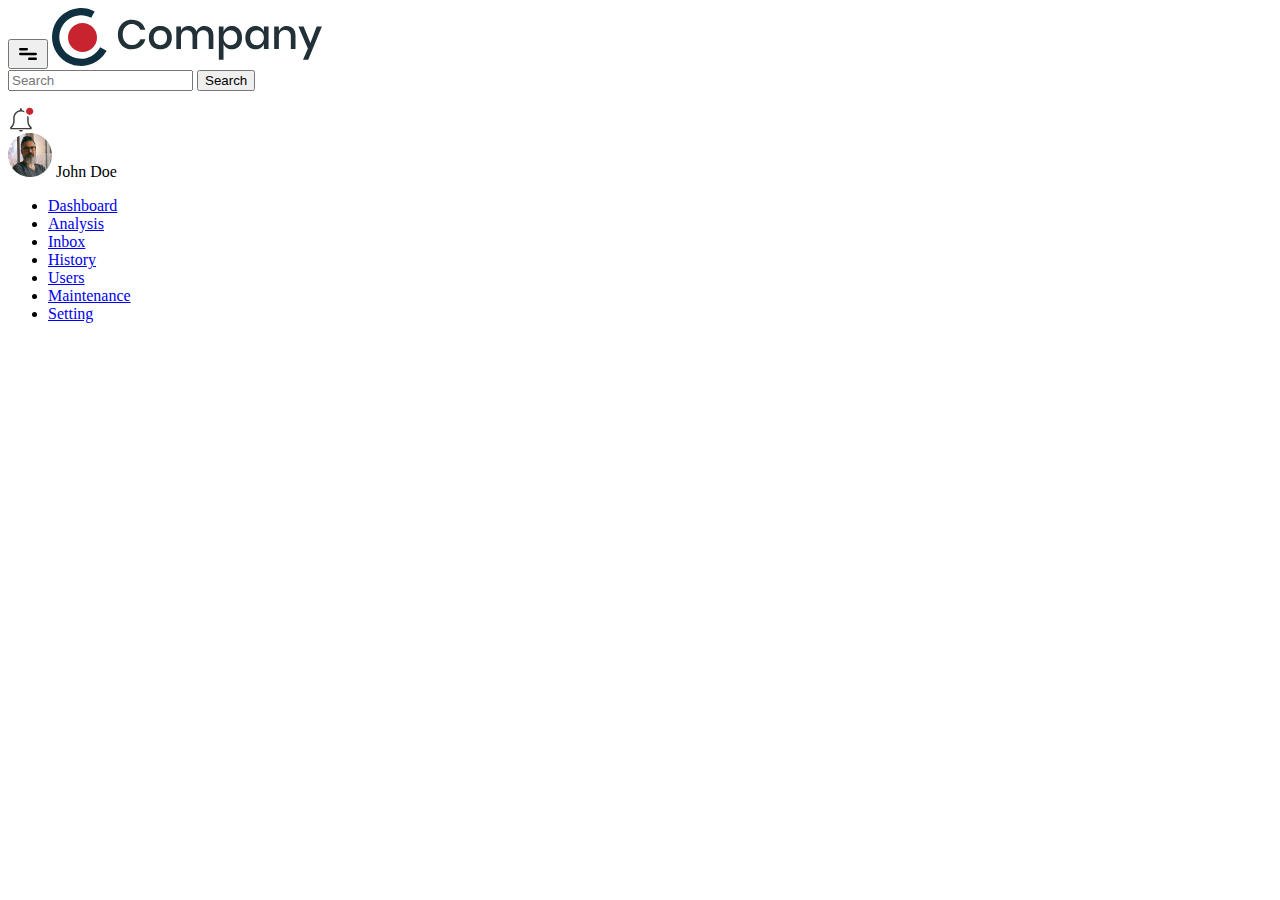
==== dashboard.html @ 7ac0c3e5 "Assignment 1- Day 1" ====
<html>
<head>
    <link href="https://cdn.jsdelivr.net/npm/bootstrap@5.3.2/dist/css/bootstrap.min.css" rel="stylesheet" integrity="sha384-T3c6CoIi6uLrA9TneNEoa7RxnatzjcDSCmG1MXxSR1GAsXEV/Dwwykc2MPK8M2HN" crossorigin="anonymous">
    <script src="https://cdn.jsdelivr.net/npm/bootstrap@5.3.2/dist/js/bootstrap.bundle.min.js" integrity="sha384-C6RzsynM9kWDrMNeT87bh95OGNyZPhcTNXj1NW7RuBCsyN/o0jlpcV8Qyq46cDfL" crossorigin="anonymous"></script>
</head>
<body>
    <nav class="navbar bg-body-tertiary">
        <div class="container-fluid">
            <button class="navbar-toggler" type="button" data-bs-toggle="collapse" data-bs-target="#navbarSupportedContent" aria-controls="navbarSupportedContent" aria-expanded="false" aria-label="Toggle navigation">
                <span><img src="/images/menu-bar.svg" /></span>
            </button>
            <a class="navbar-brand" href="#"><img src="/images/logo.svg" /></a>
            <form class="d-flex" role="search" width="200px">
                <input class="form-control me-2" type="search" placeholder="Search" aria-label="Search" width="100%">
                <button class="btn btn-outline-success" type="submit">Search</button>
            </form>
            <img src="/images/notification-icon.svg" />
            <div >
                <img src="/images/profile.png" />
                <p style="display:inline">John Doe</p>
            </div>

            <div class="collapse navbar-collapse" id="navbarSupportedContent">
                <ul class="navbar-nav me-auto mb-2 mb-lg-0">
                    <li class="nav-item">
                        <a class="nav-link active" aria-current="page" href="#">Dashboard</a>
                    </li>
                    <li class="nav-item">
                        <a class="nav-link" href="#">Analysis</a>
                    </li>
                    <li class="nav-item">
                        <a class="nav-link" href="#">Inbox</a>
                    </li>
                    <li class="nav-item">
                        <a class="nav-link" href="#">History</a>
                    </li>
                    <li class="nav-item">
                        <a class="nav-link" href="#">Users</a>
                    </li>
                    <li class="nav-item">
                        <a class="nav-link" href="#">Maintenance</a>
                    </li>
                    <li class="nav-item">
                        <a class="nav-link" href="#">Setting</a>
                    </li>
                </ul>
            </div>
        </div>
    </nav>
</body>
</html>
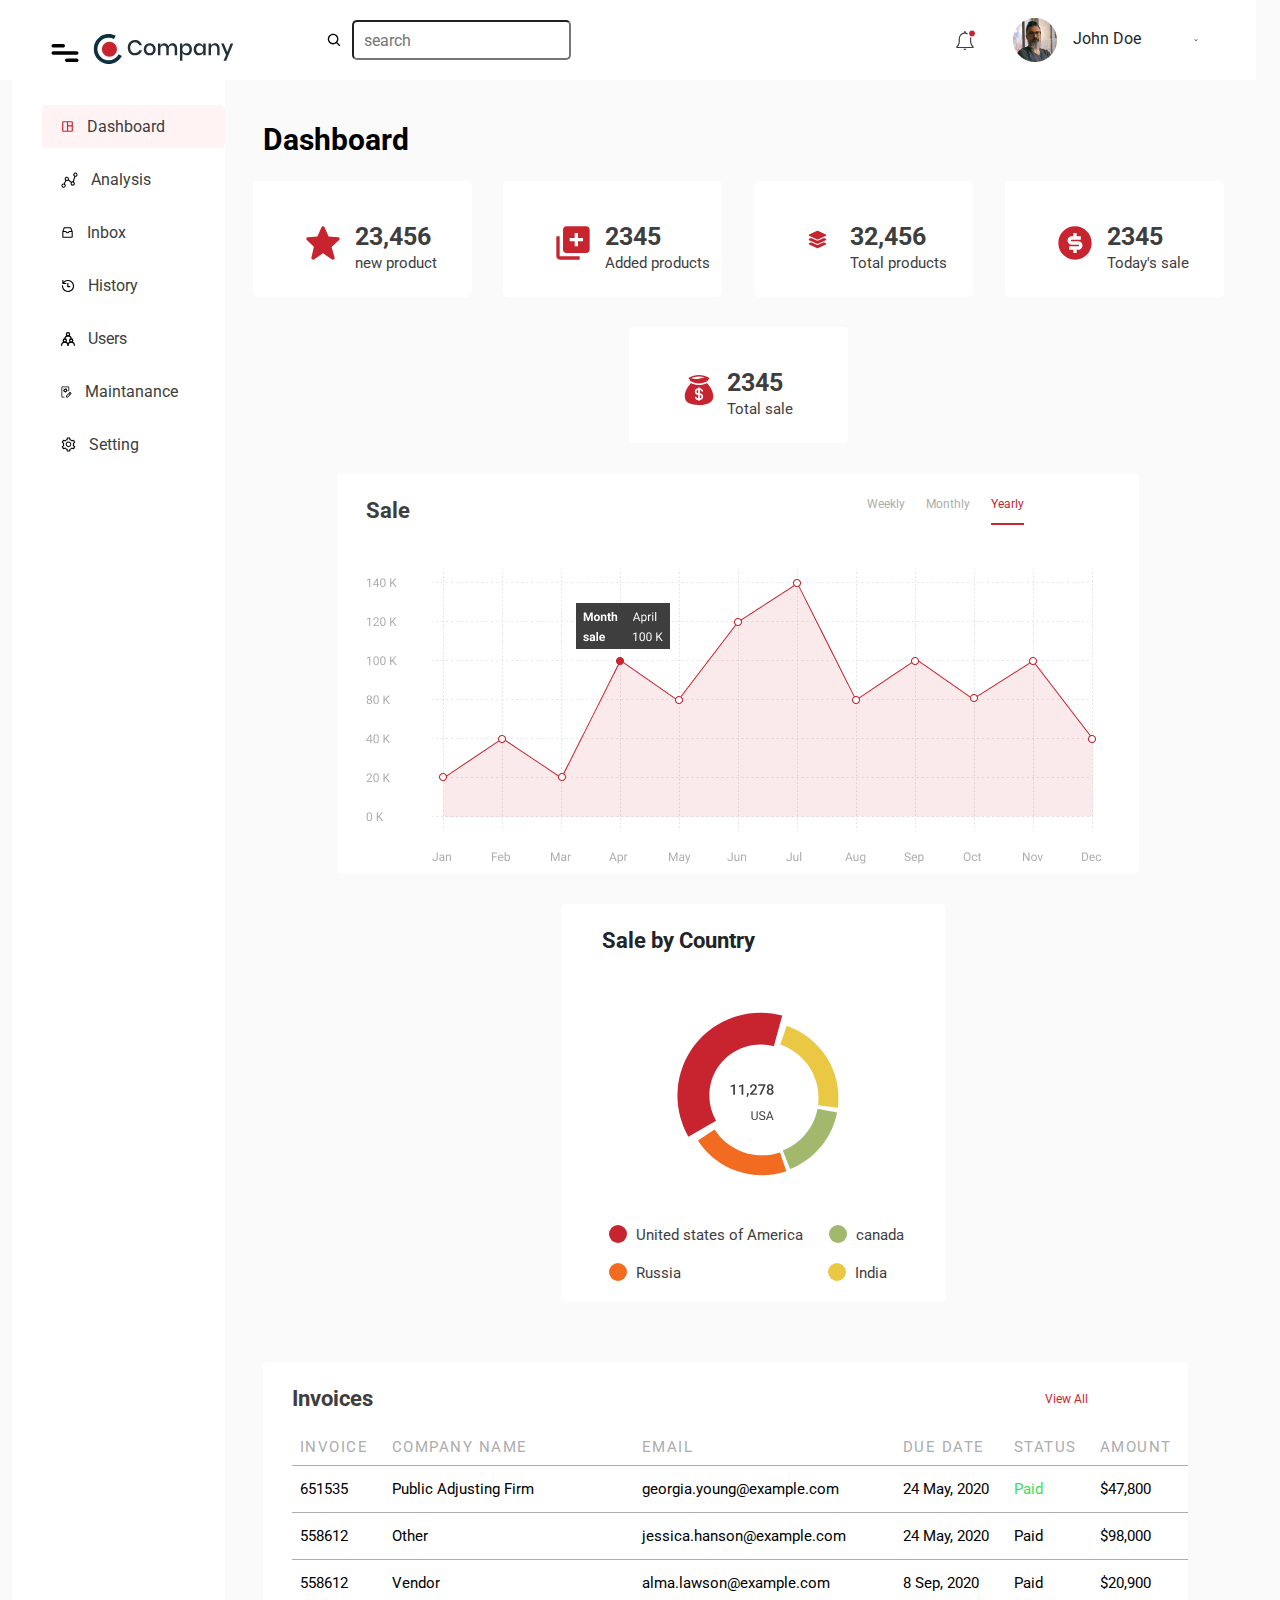
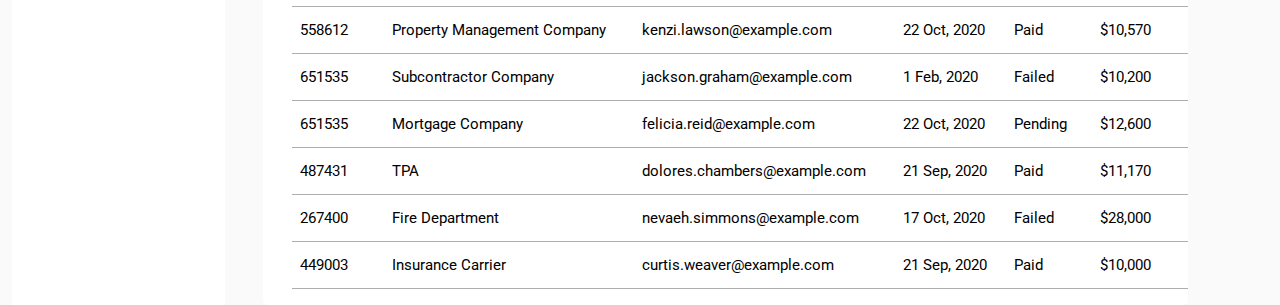
==== commit a6e2d285: "commit 1" ====
--- a/dashboard.html
+++ b/dashboard.html
@@ -1,51 +1,263 @@
-<html>
+<!DOCTYPE html>
+<html lang="en">
 <head>
-    <link href="https://cdn.jsdelivr.net/npm/bootstrap@5.3.2/dist/css/bootstrap.min.css" rel="stylesheet" integrity="sha384-T3c6CoIi6uLrA9TneNEoa7RxnatzjcDSCmG1MXxSR1GAsXEV/Dwwykc2MPK8M2HN" crossorigin="anonymous">
-    <script src="https://cdn.jsdelivr.net/npm/bootstrap@5.3.2/dist/js/bootstrap.bundle.min.js" integrity="sha384-C6RzsynM9kWDrMNeT87bh95OGNyZPhcTNXj1NW7RuBCsyN/o0jlpcV8Qyq46cDfL" crossorigin="anonymous"></script>
+    <meta charset="UTF-8">
+    <meta http-equiv="X-UA-Compatible" content="IE=edge">
+    <meta name="viewport" content="width=device-width, initial-scale=1.0">
+    <link rel="stylesheet" href="css/bootstrap.min.css">
+    <link rel="stylesheet" href="css/dashboard.css">
+    <title>Dashboard</title>
+    <script>
+        function openNav() {
+            var x = document.getElementById("d-sidebar");
+            if (x.style.display == "block") {
+                x.style.display = "none";
+            }
+            else {
+                x.style.display = "block";
+            }
+        }
+    </script>
 </head>
 <body>
-    <nav class="navbar bg-body-tertiary">
-        <div class="container-fluid">
-            <button class="navbar-toggler" type="button" data-bs-toggle="collapse" data-bs-target="#navbarSupportedContent" aria-controls="navbarSupportedContent" aria-expanded="false" aria-label="Toggle navigation">
-                <span><img src="/images/menu-bar.svg" /></span>
-            </button>
-            <a class="navbar-brand" href="#"><img src="/images/logo.svg" /></a>
-            <form class="d-flex" role="search" width="200px">
-                <input class="form-control me-2" type="search" placeholder="Search" aria-label="Search" width="100%">
-                <button class="btn btn-outline-success" type="submit">Search</button>
-            </form>
-            <img src="/images/notification-icon.svg" />
-            <div >
-                <img src="/images/profile.png" />
-                <p style="display:inline">John Doe</p>
-            </div>
-
-            <div class="collapse navbar-collapse" id="navbarSupportedContent">
-                <ul class="navbar-nav me-auto mb-2 mb-lg-0">
-                    <li class="nav-item">
-                        <a class="nav-link active" aria-current="page" href="#">Dashboard</a>
-                    </li>
-                    <li class="nav-item">
-                        <a class="nav-link" href="#">Analysis</a>
-                    </li>
-                    <li class="nav-item">
-                        <a class="nav-link" href="#">Inbox</a>
-                    </li>
-                    <li class="nav-item">
-                        <a class="nav-link" href="#">History</a>
-                    </li>
-                    <li class="nav-item">
-                        <a class="nav-link" href="#">Users</a>
-                    </li>
-                    <li class="nav-item">
-                        <a class="nav-link" href="#">Maintenance</a>
-                    </li>
-                    <li class="nav-item">
-                        <a class="nav-link" href="#">Setting</a>
-                    </li>
-                </ul>
+    <div class="d-main-container container-fluid">
+        <div class="d-header row">
+            <div class="col-xl-3 col-md-4 col-sm-6 col-menu">
+                <button type="button" onclick="openNav()" style="border:none; background: none;">
+                    <img src="/images/menu-bar.svg" class="d-menu-bar" alt="menu-bar">
+                </button>
+                <img src="/images/logo.svg" class="d-logo" alt="logo">
+            </div>
+            <div class="col-xl-6 col-md-4 col-search">
+                <img src="/images/search-icon.svg" class="d-search-icon" alt="">
+                <input type="text" class="d-searchbar" placeholder="search">
+            </div>
+            <!-- <div class="col-1 col-notification">
+            </div> -->
+            <div class="col-xl-3 col-md-4 col-profile">
+                <img src="/images/notification-icon.svg" class="d-notifi-icon" alt="notification-icon">
+                <div>
+                    <img src="/images/profile.png" class="d-profile" alt="profile">
+                    <span class="profile-name">John Doe</span>
+                </div>
+                <img src="/images/downward-arrow.svg" class="d-downward" alt="downward-arrow">
             </div>
         </div>
-    </nav>
+        <div class="d-middle">
+            <div class="d-sidebar" id="d-sidebar">
+
+                <div class="d-dash-icon s-selected-icon sidebox">
+                    <img src="/images/dashboard-active.svg" class="d-dashboard-img" alt="">
+                    <span class="d-text-default d-text-selected">Dashboard</span>
+                </div>
+                <div class="d-analysis-icon sidebox">
+                    <img src="/images/graph-default.svg" class="d-graph-img" alt="">
+                    <span class="d-text-default">Analysis</span>
+                </div>
+                <div class="d-inbox-icon sidebox">
+                    <img src="/images/inbox-default.svg" class="d-inbox-img" alt="">
+                    <span class="d-text-default">Inbox</span>
+                </div>
+                <div class="d-history-icon sidebox">
+                    <img src="/images/clock-default.svg" class="d-clock-img" alt="">
+                    <span class="d-text-default">History</span>
+                </div>
+                <div class="d-users-icon sidebox">
+                    <img src="/images/user-default.svg" class="d-user-img" alt="">
+                    <span class="d-text-default">Users</span>
+                </div>
+                <div class="d-maintainance-icon sidebox">
+                    <img src="/images/maintenance-default.svg" class="d-maintenance-img" alt="">
+                    <span class="d-text-default">Maintanance</span>
+                </div>
+                <div class="d-setting-icon sidebox">
+                    <img src="/images/setting-default.svg" class="d-setting-img" alt="">
+                    <span class="d-text-default">Setting</span>
+                </div>
+            </div>
+            <div class="d-dashboard">
+
+                <p class="d-text8">Dashboard</p>
+
+                <div class="d-displayboxes row">
+                    <div class="d-box1 col-lg-2 col-md-2 col-5 col-sm-1">
+                        <div class="d-box-img box1">
+                            <img src="/images/star.svg" alt="">
+                        </div>
+                        <div>
+                            <p class="d-count">23,456</p>
+                            <p class="d-box-content">new product</p>
+                        </div>
+                    </div>
+                    <div class="d-box2 col-lg-2 col-md-2 col-5 col-sm-1">
+                        <div class="d-box-img box1">
+                            <img src="/images/new-product.svg" alt="">
+                        </div>
+                        <div>
+                            <p class="d-count">2345</p>
+                            <p class="d-box-content">Added products</p>
+                        </div>
+                    </div>
+                    <div class="d-box3 col-lg-2 col-md-2 col-5 col-sm-1">
+                        <div class="d-box-img box3">
+                            <img src="/images/total-product.svg" alt="Total product">
+                        </div>
+                        <div>
+                            <p class="d-count">32,456</p>
+                            <p class="d-box-content">Total products</p>
+                        </div>
+                    </div>
+                    <div class="d-box4 col-lg-2 col-md-2 col-5 col-sm-1">
+                        <div class="d-box-img box1">
+                            <img src="/images/dollar-filled.svg" alt="">
+                        </div>
+                        <div>
+                            <p class="d-count">2345</p>
+                            <p class="d-box-content">Today's sale</p>
+
+                        </div>
+                    </div>
+                    <div class="d-box5 col-lg-2 col-md-2 col-5 col-sm-1">
+                        <div class="d-box-img box5">
+                            <img src="/images/money-bag.svg" alt="">
+                        </div>
+                        <div>
+                            <p class="d-count">2345</p>
+                            <p class="d-box-content">Total sale</p>
+                        </div>
+                    </div>
+                </div>
+                <div class="d-graphs row">
+                    <div class="d-graph1 col-lg-6">
+                        <div class="datagraph-details">
+                            <p class="d-sale">Sale</p>
+                            <p class="d-graph-gape">Weekly</p>
+                            <p class="d-graph-gape">Monthly</p>
+                            <p class="d-graph-gape d-gape-selected">Yearly</p>
+                        </div>
+                        <img src="/images/data-graph.png" class="d-datagraph" alt="">
+                    </div>
+                    <div class="d-graph2">
+                        <p class="d-pi-title">Sale by Country</p>
+                        <img src="/images/pie-chart.svg" class="pie-chart" alt="pie-chart">
+                        <div class="d-pi-details">
+                            <!-- <img src="/images/radio-checked-icon.svg" class="d-pie-dot" alt=""> -->
+                            <div class="d-details1">
+                                <div class="d-pie-dot dot1"></div>
+                                <div class="country-name">United states of America</div>
+                                <div class="d-pie-dot dot2"></div>
+                                <div class="country-name">canada</div>
+                            </div>
+                            <div class="d-details2">
+                                <div class="d-pie-dot dot3"></div>
+                                <div class="country-name">Russia</div>
+                                <div class="d-pie-dot dot4"></div>
+                                <div class="country-name">India</div>
+                            </div>
+                        </div>
+                    </div>
+                </div>
+                <div class="invoice-table">
+                    <div class="d-flex table-titlebar">
+                        <p class="table-title">Invoices</p>
+                        <p class="d-viewall">View All</p>
+                    </div>
+                    <div style="overflow-x:auto;">
+
+                        <table class="table">
+                            <thead class="table-head">
+                            <th>INVOICE</th>
+                            <th>COMPANY NAME</th>
+                            <th>EMAIL</th>
+                            <th>DUE DATE</th>
+                            <th>STATUS</th>
+                            <th>AMOUNT</th>
+                            </thead>
+                            <tr>
+                                <td>651535</td>
+                                <td>Public Adjusting Firm</td>
+                                <td>georgia.young@example.com</td>
+                                <td>24 May, 2020</td>
+                                <td><span class="paid">Paid</span></td>
+                                <td>$47,800</td>
+                            </tr>
+
+                            <tr>
+                                <td>558612</td>
+                                <td>Other</td>
+                                <td>jessica.hanson@example.com</td>
+                                <td>24 May, 2020</td>
+                                <td class="paid">Paid</td>
+                                <td>$98,000</td>
+                            </tr>
+
+                            <tr>
+                                <td>558612</td>
+                                <td>Vendor</td>
+                                <td>alma.lawson@example.com</td>
+                                <td>8 Sep, 2020</td>
+                                <td class="paid">Paid</td>
+                                <td>$20,900</td>
+                            </tr>
+
+                            <tr>
+                                <td>558612</td>
+                                <td>Property Management Company</td>
+                                <td>kenzi.lawson@example.com</td>
+                                <td>22 Oct, 2020</td>
+                                <td class="paid">Paid</td>
+                                <td>$10,570</td>
+                            </tr>
+
+                            <tr>
+                                <td>651535</td>
+                                <td>Subcontractor Company</td>
+                                <td>jackson.graham@example.com</td>
+                                <td>1 Feb, 2020</td>
+                                <td class="failed">Failed</td>
+                                <td>$10,200</td>
+                            </tr>
+
+                            <tr>
+                                <td>651535</td>
+                                <td>Mortgage Company</td>
+                                <td>felicia.reid@example.com</td>
+                                <td>22 Oct, 2020</td>
+                                <td class="pending">Pending</td>
+                                <td>$12,600</td>
+                            </tr>
+
+                            <tr>
+                                <td>487431</td>
+                                <td>TPA</td>
+                                <td>dolores.chambers@example.com</td>
+                                <td>21 Sep, 2020</td>
+                                <td class="paid">Paid</td>
+                                <td>$11,170</td>
+                            </tr>
+
+                            <tr>
+                                <td>267400</td>
+                                <td>Fire Department</td>
+                                <td>nevaeh.simmons@example.com</td>
+                                <td>17 Oct, 2020</td>
+                                <td class="failed">Failed</td>
+                                <td>$28,000</td>
+                            </tr>
+
+                            <tr>
+                                <td>449003</td>
+                                <td>Insurance Carrier</td>
+                                <td>curtis.weaver@example.com</td>
+                                <td>21 Sep, 2020</td>
+                                <td class="paid">Paid</td>
+                                <td>$10,000</td>
+                            </tr>
+                        </table>
+                    </div>
+                </div>
+            </div>
+        </div>
+    </div>
 </body>
 </html>--- a/css/dashboard.css
+++ b/css/dashboard.css
@@ -0,0 +1,814 @@
+@import url('https://fonts.googleapis.com/css2?family=Roboto:wght@300;400&display=swap');
+
+.main_image {
+    margin-top: 72px;
+    border-radius: 50%;
+    box-shadow: 0px 4px 31px #0000000A;
+    border: 20px solid #FFFFFF;
+    opacity: 1;
+}
+
+.container2 {
+    display: flex;
+    flex-direction: column;
+    /* margin-top: 106px; */
+    /* margin-left: 164px; */
+}
+
+.discription {
+    margin-top: 19px;
+    text-align: left;
+    /* font: normal normal 300 40px/47px Roboto; */
+    letter-spacing: 0px;
+    color: #3E3E3E;
+    opacity: 1;
+}
+
+.color-red {
+    color: #C8242F;
+}
+
+.titlelogin {
+    margin-top: 31px;
+    text-align: left;
+    font: normal normal normal 25px/33px Roboto;
+    letter-spacing: 0px;
+    color: #3E3E3E;
+    opacity: 1;
+}
+
+.container2 input {
+    padding-left: 14px;
+    margin-bottom: 27px;
+    width: 70%;
+    height: 49px;
+    background: #FFFFFF 0% 0% no-repeat padding-box;
+    border: 1px solid #ADADAD;
+    border-radius: 5px;
+    opacity: 1;
+}
+
+.container3 {
+    margin-top: 3px;
+    margin-bottom: 23px;
+    display: flex;
+    /* justify-content: space-between; */
+}
+
+.login-btn {
+    height: 45px;
+    margin-right: 26%;
+    background: #C8242F 0% 0% no-repeat padding-box;
+    border-radius: 23px;
+    border: none;
+    color: white;
+}
+
+@media screen and (min-width: 1050px) {
+    .index {
+        display: flex;
+        align-items: center;
+        justify-content: space-between;
+    }
+
+    .main_image {
+        margin-left: 10%;
+        margin-right: 10%;
+        width: 37%;
+        height: 37%;
+    }
+
+    .discription {
+        width: 67%;
+    }
+
+    .login-btn {
+        width: 21%;
+    }
+
+    .container2 {
+        margin-top: 106px;
+    }
+}
+
+@media screen and (max-width:1050px) {
+    .container2 {
+        width: 70%;
+        margin: auto;
+        margin-top: 30px;
+    }
+
+    .main_image {
+        margin-left: 20%;
+        margin-right: 20%;
+        width: 60%;
+        height: 60%;
+    }
+
+    .discription {
+    }
+
+    .login-btn {
+        width: 21%;
+    }
+}
+
+@media screen and (max-width:600px) {
+    .container3 {
+        flex-direction: column;
+    }
+
+    .login-btn {
+        width: 40%
+    }
+
+    .discription {
+        font: normal normal 300 30px/47px Roboto;
+    }
+
+    .logo {
+        width: 200px;
+        height: 58px;
+    }
+}
+
+@media screen and (min-width:600px) {
+    .container3 {
+        align-items: center;
+    }
+
+    .discription {
+        font: normal normal 300 40px/47px Roboto;
+    }
+
+    .logo {
+        width: 272px;
+        height: 58px;
+    }
+}
+
+@import url('https://fonts.googleapis.com/css2?family=Roboto:wght@300;400&display=swap');
+
+body {
+    background: #FAFAFA 0% 0% no-repeat padding-box;
+    opacity: 1;
+    font-family: 'Roboto';
+}
+
+@media screen and (min-width: 1050px) {
+    .index {
+        display: flex;
+        align-items: center;
+        justify-content: space-between;
+    }
+
+    .main_image {
+        margin-left: 10%;
+        margin-right: 10%;
+        width: 37%;
+        height: 37%;
+    }
+
+    .discription {
+        width: 67%;
+    }
+
+    .login-btn {
+        width: 21%;
+    }
+
+    .container2 {
+        margin-top: 106px;
+    }
+}
+
+@media screen and (max-width:1050px) {
+    .container2 {
+        width: 70%;
+        margin: auto;
+        margin-top: 30px;
+    }
+
+    .main_image {
+        margin-left: 20%;
+        margin-right: 20%;
+        width: 60%;
+        height: 60%;
+    }
+
+    .discription {
+    }
+
+    .login-btn {
+        width: 21%;
+    }
+}
+
+@media screen and (max-width:600px) {
+    .container3 {
+        flex-direction: column;
+    }
+
+    .login-btn {
+        width: 40%
+    }
+
+    .discription {
+        font: normal normal 300 30px/47px Roboto;
+    }
+
+    .logo {
+        width: 200px;
+        height: 58px;
+    }
+}
+
+@media screen and (min-width:600px) {
+    .container3 {
+        align-items: center;
+    }
+
+    .discription {
+        font: normal normal 300 40px/47px Roboto;
+    }
+
+    .logo {
+        width: 272px;
+        height: 58px;
+    }
+}
+
+.main_image {
+    margin-top: 72px;
+    border-radius: 50%;
+    box-shadow: 0px 4px 31px #0000000A;
+    border: 20px solid #FFFFFF;
+    opacity: 1;
+}
+
+.container2 {
+    display: flex;
+    flex-direction: column;
+}
+
+.discription {
+    margin-top: 19px;
+    text-align: left;
+    /* font: normal normal 300 40px/47px Roboto; */
+    letter-spacing: 0px;
+    color: #3E3E3E;
+    opacity: 1;
+}
+
+.color-red {
+    color: #C8242F;
+}
+
+.titlelogin {
+    margin-top: 31px;
+    text-align: left;
+    font: normal normal normal 25px/33px Roboto;
+    letter-spacing: 0px;
+    color: #3E3E3E;
+    opacity: 1;
+}
+
+.container2 input {
+    padding-left: 14px;
+    margin-bottom: 27px;
+    width: 70%;
+    height: 49px;
+    background: #FFFFFF 0% 0% no-repeat padding-box;
+    border: 1px solid #ADADAD;
+    border-radius: 5px;
+    opacity: 1;
+}
+
+.container3 {
+    margin-top: 3px;
+    margin-bottom: 23px;
+    display: flex;
+    /* justify-content: space-between; */
+}
+
+.login-btn {
+    height: 45px;
+    margin-right: 26%;
+    background: #C8242F 0% 0% no-repeat padding-box;
+    border-radius: 23px;
+    border: none;
+    color: white;
+}
+
+
+/* dashboard */
+
+/* Header */
+.d-main-container {
+    background: #FAFAFA 0% 0% no-repeat padding-box;
+    opacity: 1;
+    display: flex;
+    flex-direction: column;
+    font-family: 'Roboto';
+    /* justify-content: center; */
+}
+
+.d-header {
+    width: 100%;
+    height: 80px;
+    background: #FFFFFF 0% 0% no-repeat padding-box;
+    /* align-items: center; */
+}
+
+.menubtn {
+    border: none;
+    height: 100%;
+    background-color: #FFFFFF;
+}
+
+.col-menu {
+    /* width: 64px; */
+    height: 80px;
+}
+
+.d-menu-bar {
+    margin-top: 34px;
+    margin-left: 29px;
+    width: 36px;
+    height: 36px;
+}
+
+.col-logo {
+    /* width: 178px; */
+    height: 80px;
+}
+
+@media screen and (max-width:768px) {
+    .col-profile, .d-search-icon, .d-searchbar {
+        display: none;
+    }
+
+    .d-logo {
+        margin-top: 25px;
+        width: 100px;
+        height: 25px;
+    }
+
+    .d-downward {
+        display: none;
+    }
+
+    .profile-name {
+        display: none;
+    }
+}
+
+@media screen and (min-width:768px) {
+    .col-search {
+        height: 80px;
+        display: flex;
+        align-items: center;
+    }
+
+    .d-search-icon {
+        /* margin-left: ; */
+        width: 16px;
+        height: 16px;
+    }
+
+    .d-searchbar {
+        margin-left: 10px;
+        height: 40px;
+        border-radius: 5px;
+        padding-left: 10px;
+    }
+
+    .d-logo {
+        margin-top: 25px;
+        width: 142px;
+        height: 30px;
+    }
+
+    .d-downward {
+        margin-right: 43px;
+    }
+
+    .profile-name {
+        margin-left: 12px;
+        width: 68px;
+        height: 21px;
+    }
+
+    .d-downward {
+        margin-left: 14px;
+        width: 10px;
+        height: 6px;
+    }
+
+    .col-profile {
+        height: 80px;
+        display: flex;
+        align-items: center;
+        justify-content: space-between;
+    }
+
+    .d-profile {
+        width: 44px;
+        height: 44px;
+    }
+
+    .d-notifi-icon {
+        width: 22px;
+        height: 21px;
+    }
+}
+
+.d-middle {
+    display: flex;
+}
+
+/* sidebar */
+@media screen and (max-width:1100px) {
+    .d-sidebar {
+        tra
+        display: none;
+    }
+}
+
+@media screen and (min-width:1100px) {
+    .d-sidebar {
+        display: block;
+    }
+}
+
+.d-sidebar {
+    width: 242px;
+    /* height: 1279px; */
+    padding-top: 25px;
+    background: #FFFFFF 0% 0% no-repeat padding-box;
+    opacity: 1;
+    transition:display 2s;
+}
+
+.d-text-default {
+    margin-left: 12.5px;
+    font-size: 16px;
+    line-height: 21px;
+    text-align: left;
+    letter-spacing: 0px;
+    color: #3E3E3E;
+    opacity: 1;
+}
+
+.sidebox {
+    /* position: fixed; */
+    display: flex;
+    align-items: center;
+    margin-left: 30px;
+    margin-bottom: 10px;
+    padding-left: 17.5px;
+    width: 183px;
+    height: 43px;
+}
+
+.s-selected-icon {
+    background: #FFF3F4 0% 0% no-repeat padding-box;
+    border-radius: 5px;
+}
+
+.d-dashboard-img {
+    width: 15px;
+    height: 15px;
+}
+
+.d-text-img {
+    color: #C8242F;
+}
+
+.d-graph-img {
+    width: 19px;
+    height: 18px;
+}
+
+.d-inbox-img {
+    width: 15px;
+    height: 15px;
+}
+
+.d-clock-img {
+    width: 16px;
+    height: 16px;
+}
+
+.d-user-img {
+    height: 16px;
+    width: 16px;
+}
+
+.d-maintenance-img {
+    width: 13px;
+    height: 18px;
+}
+
+.d-setting-img {
+    width: 17px;
+    height: 17px;
+}
+
+/* dashboard */
+
+.d-dashboard {
+    margin-left: 3%;
+    width:100%
+}
+
+.d-text8 {
+    margin-top: 40px;
+    text-align: left;
+    font-size: 30px;
+    font-weight: bolder;
+    line-height: 39px;
+    letter-spacing: 0px;
+    color: #000000;
+}
+
+.d-displayboxes {
+    display: flex;
+    width:100%;
+    margin-top: 22px;
+}
+
+.d-box1, .d-box2, .d-box3, .d-box4, .d-box5 {
+    width: 219px;
+    height: 116px;
+    margin-right: 30px;
+    margin-bottom: 30px;
+    display: flex;
+    align-items: center;
+    background: #FFFFFF 0% 0% no-repeat padding-box;
+    border-radius: 5px;
+}
+
+.d-box-img {
+    margin-left: 38px;
+}
+
+.d-box-content {
+    margin-left: 19px;
+    font-size: 15px;
+    line-height: 20px;
+    color: #3E3E3E;
+}
+
+.d-count {
+    margin-top: 31px;
+    font-size: 25px;
+    line-height: 33px;
+    font-weight: bold;
+    margin-left: 19px;
+    margin-bottom: 0px;
+    color: #3E3E3E;
+}
+
+.box1 {
+    width: 33px;
+    height: 33px;
+}
+
+.box3 {
+    width: 27px;
+    height: 27px;
+}
+
+.box5 {
+    width: 29px;
+    height: 30px;
+}
+
+@media screen and (max-width:900px) {
+    .d-graph1 {
+        width: 90%;
+    }
+
+    .d-datagraph {
+        width: 90%;
+    }
+
+    .d-sale {
+        margin-right: 40%;
+    }
+
+    .d-viewall {
+        margin-left: 60%;
+    }
+}
+
+@media screen and (min-width:900px) {
+    .d-graph1 {
+        width: 802px;
+    }
+
+    .d-sale {
+        margin-right: 60%;
+    }
+
+    .d-viewall {
+        margin-left: 75%;
+    }
+}
+
+@media screen and (max-width:500px) {
+    .d-graph2 {
+        width: 90%;
+    }
+
+    .d-sale {
+        margin-right: 20%;
+    }
+
+    .d-details1, .d-details2 {
+        margin-left: 10px;
+    }
+}
+
+@media screen and (min-width:500px) {
+    .d-graph2 {
+        width: 385px;
+    }
+
+    .d-details1, .d-details2 {
+        margin-left: 10%;
+    }
+}
+
+@media screen and (max-width:600) {
+    .d-viewall {
+        margin-left: 25%;
+    }
+}
+
+.d-graph1 {
+    margin-bottom: 30px;
+    margin-right: 30px;
+    padding-bottom: 10px;
+    background: #FFFFFF 0% 0% no-repeat padding-box;
+    border-radius: 5px;
+    padding-left: 29px;
+    padding-top: 23px;
+    color: #3E3E3E;
+}
+
+.datagraph-details {
+    display: flex;
+}
+
+.d-sale {
+    font-size: 22px;
+    line-height: 29px;
+    font-weight: bold;
+}
+
+.d-graph-gape {
+    color: #ADADAD;
+    font-size: 12px;
+    line-height: 16px;
+    margin-right: 21px;
+}
+
+.d-gape-selected {
+    color: #C8242F;
+    border-bottom: 2px solid #C8242F;
+}
+
+.d-datagraph {
+    margin-top: 28px;
+}
+
+.d-graph2 {
+    margin-bottom: 30px;
+    width: 385px;
+    height: 398px;
+    background: #FFFFFF 0% 0% no-repeat padding-box;
+    border-radius: 5px;
+}
+
+.d-pi-title {
+    margin-top: 22px;
+    margin-left: 29px;
+    font-size: 22px;
+    line-height: 29px;
+    font-weight: bold;
+}
+
+.pie-chart {
+    margin-top: 27px;
+    margin-left: 89px;
+    width: 200px;
+    height: 200px;
+}
+
+.d-details1 {
+    display: flex;
+    margin-top: 27px;
+}
+
+.d-details2 {
+    margin-top: 18px;
+    display: flex;
+}
+
+.d-pie-dot {
+    width: 18px;
+    height: 18px;
+    border-radius: 50%;
+}
+
+.dot1 {
+    background: #C8242F 0% 0% no-repeat padding-box;
+}
+
+.dot2 {
+    margin-left: 26px;
+    background: #A2B86C 0% 0% no-repeat padding-box;
+}
+
+.dot3 {
+    background: #F16C20 0% 0% no-repeat padding-box;
+}
+
+.dot4 {
+    margin-left: 147px;
+    background: #EBC844 0% 0% no-repeat padding-box;
+}
+
+.country-name {
+    color: #3E3E3E;
+    margin-left: 9px;
+    font-size: 15px;
+    line-height: 20px;
+}
+
+.invoice-table {
+    margin-top: 30px;
+    padding-left: 29px;
+    padding-top: 22px;
+    width: 92%;
+    background: #FFFFFF 0% 0% no-repeat padding-box;
+    border-radius: 5px;
+}
+
+.table-titlebar {
+    align-items: center;
+}
+
+.table-title {
+    font-size: 22px;
+    line-height: 29px;
+    font-weight: bold;
+    color: #3E3E3E;
+}
+
+.d-viewall {
+    color: #C8242F;
+    font: normal normal normal 12px/16px Roboto;
+}
+
+.table {
+    overflow-x: auto;
+    border-collapse: collapse;
+    border-color: #ADADAD;
+}
+
+    .table tr td {
+        padding-top: 13px;
+        padding-bottom: 13px;
+    }
+
+.table-head th {
+    font: normal normal normal 15px/20px Roboto;
+    letter-spacing: 1.5px;
+    color: #ADADAD;
+}
+
+.table tr {
+    font: normal normal normal 15px/20px Roboto;
+    letter-spacing: 0px;
+    color: #3E3E3E;
+}
+
+.paid {
+    color: #3CDD5F;
+}
+
+.failed {
+    color: #FF4545;
+}
+
+.pending {
+    color: #BABABA;
+}
+
+.row{
+    width:100%;
+    justify-content:space-evenly;
+}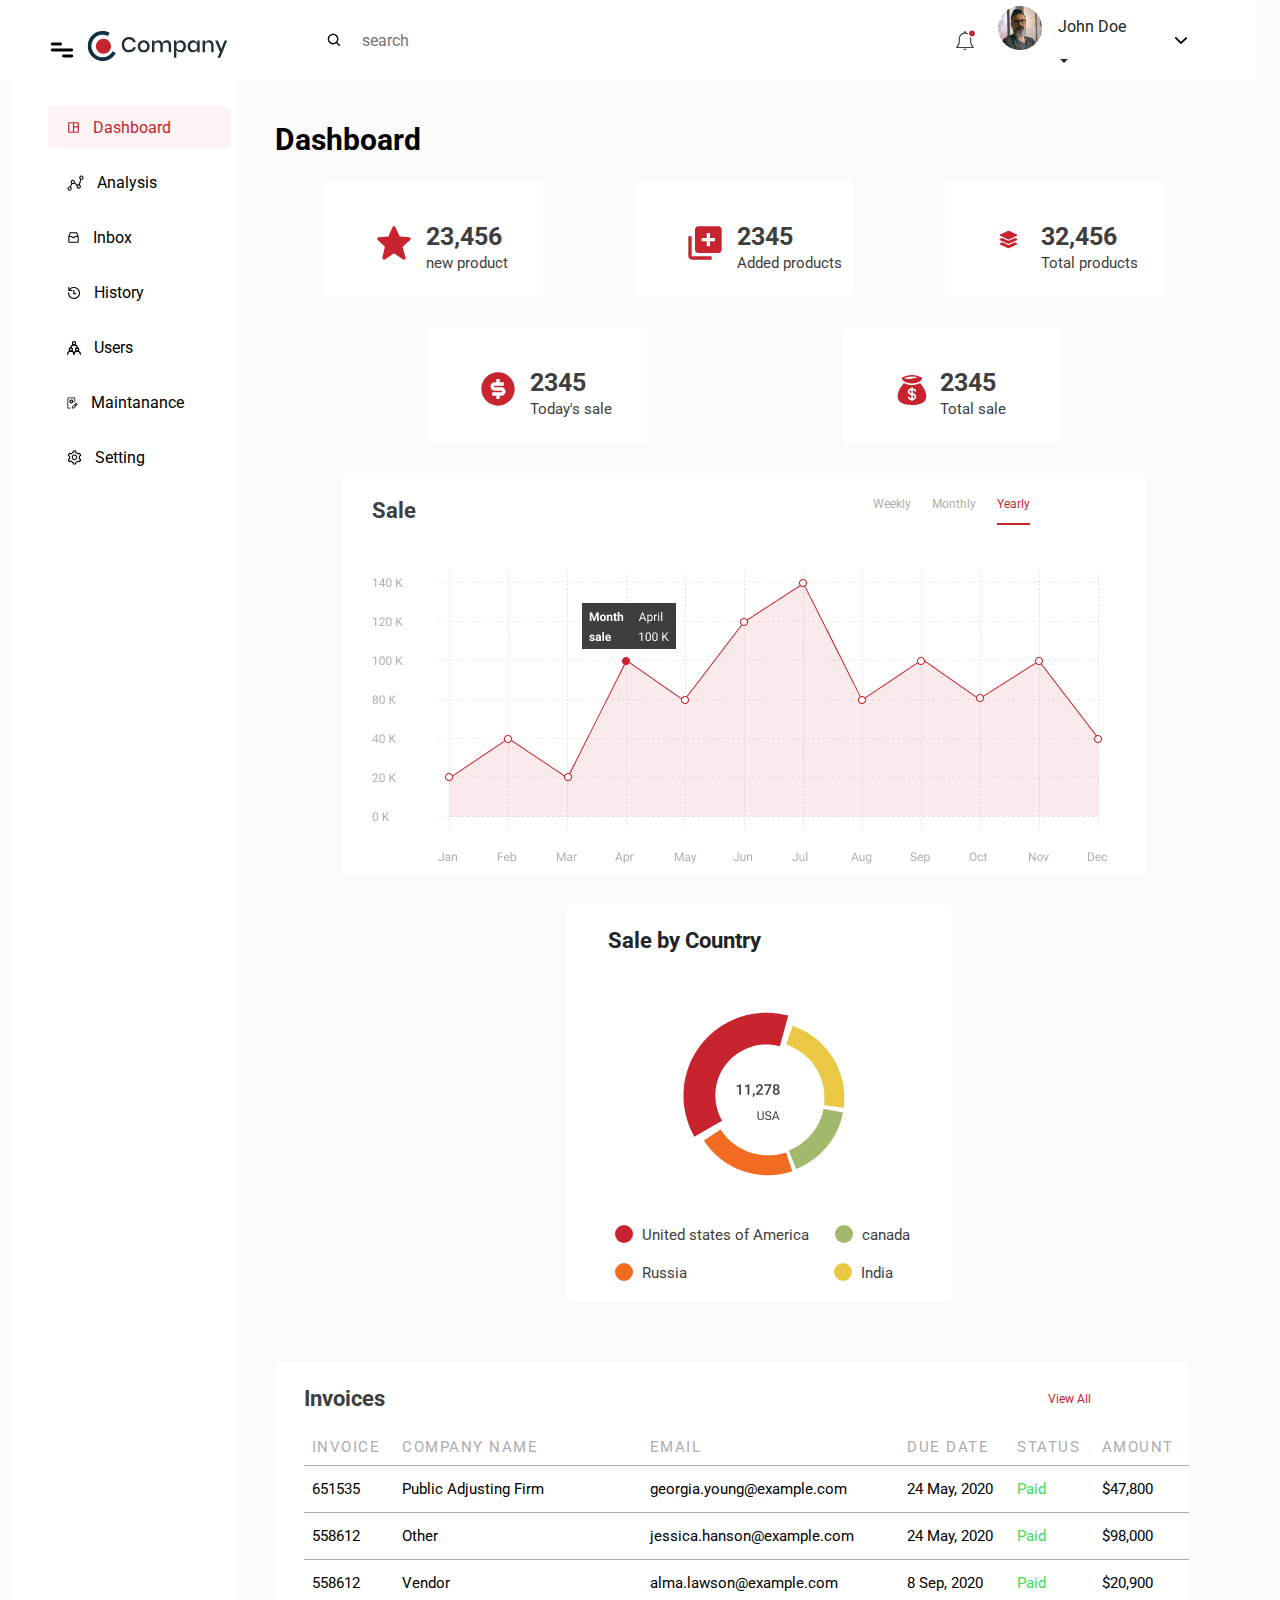
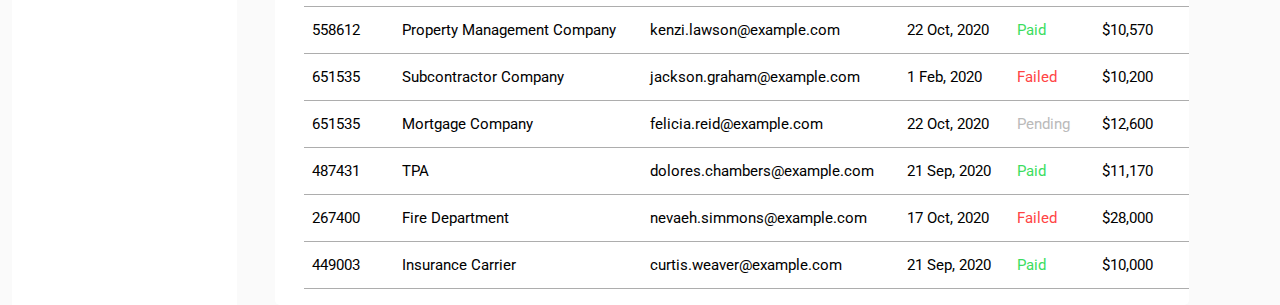
==== commit 1ea334c2: "index changes2" ====
--- a/dashboard.html
+++ b/dashboard.html
@@ -4,18 +4,34 @@
     <meta charset="UTF-8">
     <meta http-equiv="X-UA-Compatible" content="IE=edge">
     <meta name="viewport" content="width=device-width, initial-scale=1.0">
-    <link rel="stylesheet" href="css/bootstrap.min.css">
+    <link rel="stylesheet" href="https://cdn.jsdelivr.net/npm/bootstrap@5.3.2/dist/css/bootstrap.min.css">
+    <script src="	https://cdn.jsdelivr.net/npm/bootstrap@5.3.2/dist/js/bootstrap.bundle.min.js"></script>
     <link rel="stylesheet" href="css/dashboard.css">
     <title>Dashboard</title>
     <script>
         function openNav() {
             var x = document.getElementById("d-sidebar");
-            if (x.style.display == "block") {
+            if (x.style.display == "none") {
+                x.style.display = "block";
+            }
+            else {
                 x.style.display = "none";
             }
-            else {
-                x.style.display = "block";
+        }
+
+        function clickside(t) {
+            var s = document.getElementById("d-sidebar");
+            var e = s.getElementsByTagName("div");
+            for (var i = 0; i < e.length; i++) {
+                e[i].classList.remove("d-text-selected");
+                e[i].classList.remove("s-selected-icon");
+                var x = e[i].getElementsByTagName("img");
+                x[0].src = x[0].src.replace("active", "default");
             }
+            t.classList.add("d-text-selected");
+            t.classList.add("s-selected-icon");
+            var x = t.getElementsByTagName("img");
+            x[0].src = x[0].src.replace("default", "active");
         }
     </script>
 </head>
@@ -36,44 +52,72 @@
             </div> -->
             <div class="col-xl-3 col-md-4 col-profile">
                 <img src="/images/notification-icon.svg" class="d-notifi-icon" alt="notification-icon">
-                <div>
-                    <img src="/images/profile.png" class="d-profile" alt="profile">
-                    <span class="profile-name">John Doe</span>
+                <div class="dropdown">
+                    <button class="btn dropdown-toggle" type="button" id="dropdownMenuButton" data-toggle="dropdown" aria-haspopup="true" aria-expanded="false">
+                        <div>
+                            <img src="/images/profile.png" class="d-profile" alt="profile">
+                            <span class="profile-name">John Doe</span>
+                        </div>
+                    </button>
+                    <ul class="dropdown-menu dropdown-menu-end dropdown-lg-start">
+                        <li>
+                            <a class="dropdown-item" href="#">Action</a>
+                        </li>
+                    </ul>
+                    <div class="dropdown-menu" aria-labelledby="dropdownMenuButton">
+                        <a class="dropdown-item" href="#">Action</a>
+                        <a class="dropdown-item" href="#">Another action</a>
+                        <a class="dropdown-item" href="#">Something else here</a>
+                    </div>
                 </div>
+
                 <img src="/images/downward-arrow.svg" class="d-downward" alt="downward-arrow">
             </div>
         </div>
         <div class="d-middle">
             <div class="d-sidebar" id="d-sidebar">
-
-                <div class="d-dash-icon s-selected-icon sidebox">
-                    <img src="/images/dashboard-active.svg" class="d-dashboard-img" alt="">
-                    <span class="d-text-default d-text-selected">Dashboard</span>
-                </div>
-                <div class="d-analysis-icon sidebox">
-                    <img src="/images/graph-default.svg" class="d-graph-img" alt="">
-                    <span class="d-text-default">Analysis</span>
-                </div>
-                <div class="d-inbox-icon sidebox">
-                    <img src="/images/inbox-default.svg" class="d-inbox-img" alt="">
-                    <span class="d-text-default">Inbox</span>
-                </div>
-                <div class="d-history-icon sidebox">
-                    <img src="/images/clock-default.svg" class="d-clock-img" alt="">
-                    <span class="d-text-default">History</span>
-                </div>
-                <div class="d-users-icon sidebox">
-                    <img src="/images/user-default.svg" class="d-user-img" alt="">
-                    <span class="d-text-default">Users</span>
-                </div>
-                <div class="d-maintainance-icon sidebox">
-                    <img src="/images/maintenance-default.svg" class="d-maintenance-img" alt="">
-                    <span class="d-text-default">Maintanance</span>
-                </div>
-                <div class="d-setting-icon sidebox">
-                    <img src="/images/setting-default.svg" class="d-setting-img" alt="">
-                    <span class="d-text-default">Setting</span>
-                </div>
+                <button style="border:none;background:none">
+                    <div class="d-dash-icon s-selected-icon sidebox d-text-selected" onclick="clickside(this)">
+                        <img src="/images/dashboard-active.svg" class="d-dashboard-img" alt="">
+                        <span class="d-text-default d-text" id="dash">Dashboard</span>
+                    </div>
+                </button>
+                <button style="border:none;background:none">
+                    <div class="d-analysis-icon sidebox" onclick="clickside(this)">
+                        <img src="/images/graph-default.svg" class="d-graph-img" alt="">
+                        <span class="d-text-default d-text">Analysis</span>
+                    </div>
+                </button>
+                <button style="border:none;background:none">
+                    <div class="d-inbox-icon sidebox" onclick="clickside(this)">
+                        <img src="/images/inbox-default.svg" class="d-inbox-img" alt="">
+                        <span class="d-text-default d-text">Inbox</span>
+                    </div>
+                </button>
+                <button style="border:none;background:none">
+                    <div class="d-history-icon sidebox" onclick="clickside(this)">
+                        <img src="/images/clock-default.svg" class="d-clock-img" alt="">
+                        <span class="d-text-default d-text">History</span>
+                    </div>
+                </button>
+                <button style="border:none;background:none">
+                    <div class="d-users-icon sidebox" onclick="clickside(this)">
+                        <img src="/images/user-default.svg" class="d-user-img" alt="">
+                        <span class="d-text-default d-text">Users</span>
+                    </div>
+                </button>
+                <button style="border:none;background:none">
+                    <div class="d-maintainance-icon sidebox" onclick="clickside(this)">
+                        <img src="/images/maintenance-default.svg" class="d-maintenance-img" alt="">
+                        <span class="d-text-default d-text">Maintanance</span>
+                    </div>
+                </button>
+                <button style="border:none;background:none">
+                    <div class="d-setting-icon sidebox" onclick="clickside(this)">
+                        <img src="/images/setting-default.svg" class="d-setting-img" alt="">
+                        <span class="d-text-default d-text">Setting</span>
+                    </div>
+                </button>
             </div>
             <div class="d-dashboard">
 
@@ -181,13 +225,12 @@
                                 <td><span class="paid">Paid</span></td>
                                 <td>$47,800</td>
                             </tr>
-
                             <tr>
                                 <td>558612</td>
                                 <td>Other</td>
                                 <td>jessica.hanson@example.com</td>
                                 <td>24 May, 2020</td>
-                                <td class="paid">Paid</td>
+                                <td><span class="paid">Paid</span></td>
                                 <td>$98,000</td>
                             </tr>
 
@@ -196,7 +239,7 @@
                                 <td>Vendor</td>
                                 <td>alma.lawson@example.com</td>
                                 <td>8 Sep, 2020</td>
-                                <td class="paid">Paid</td>
+                                <td><span class="paid">Paid</span></td>
                                 <td>$20,900</td>
                             </tr>
 
@@ -205,7 +248,7 @@
                                 <td>Property Management Company</td>
                                 <td>kenzi.lawson@example.com</td>
                                 <td>22 Oct, 2020</td>
-                                <td class="paid">Paid</td>
+                                <td><span class="paid">Paid</span></td>
                                 <td>$10,570</td>
                             </tr>
 
@@ -214,7 +257,7 @@
                                 <td>Subcontractor Company</td>
                                 <td>jackson.graham@example.com</td>
                                 <td>1 Feb, 2020</td>
-                                <td class="failed">Failed</td>
+                                <td><span class="failed">Failed</span></td>
                                 <td>$10,200</td>
                             </tr>
 
@@ -223,7 +266,7 @@
                                 <td>Mortgage Company</td>
                                 <td>felicia.reid@example.com</td>
                                 <td>22 Oct, 2020</td>
-                                <td class="pending">Pending</td>
+                                <td><span class="pending">Pending</span></td>
                                 <td>$12,600</td>
                             </tr>
 
@@ -232,7 +275,7 @@
                                 <td>TPA</td>
                                 <td>dolores.chambers@example.com</td>
                                 <td>21 Sep, 2020</td>
-                                <td class="paid">Paid</td>
+                                <td><span class="paid">Paid</span></td>
                                 <td>$11,170</td>
                             </tr>
 
@@ -241,7 +284,7 @@
                                 <td>Fire Department</td>
                                 <td>nevaeh.simmons@example.com</td>
                                 <td>17 Oct, 2020</td>
-                                <td class="failed">Failed</td>
+                                <td><span class="failed">Failed</span></td>
                                 <td>$28,000</td>
                             </tr>
 
@@ -250,7 +293,7 @@
                                 <td>Insurance Carrier</td>
                                 <td>curtis.weaver@example.com</td>
                                 <td>21 Sep, 2020</td>
-                                <td class="paid">Paid</td>
+                                <td><span class="paid">Paid</span></td>
                                 <td>$10,000</td>
                             </tr>
                         </table>
@@ -259,5 +302,6 @@
             </div>
         </div>
     </div>
+    
 </body>
 </html>--- a/css/dashboard.css
+++ b/css/dashboard.css
@@ -334,8 +334,7 @@
 .d-menu-bar {
     margin-top: 34px;
     margin-left: 29px;
-    width: 36px;
-    height: 36px;
+    width:30px;
 }
 
 .col-logo {
@@ -379,8 +378,8 @@
     .d-searchbar {
         margin-left: 10px;
         height: 40px;
-        border-radius: 5px;
         padding-left: 10px;
+        border:none;
     }
 
     .d-logo {
@@ -401,8 +400,8 @@
 
     .d-downward {
         margin-left: 14px;
-        width: 10px;
-        height: 6px;
+        width: 40px;
+        height: 24px;
     }
 
     .col-profile {
@@ -474,6 +473,14 @@
 .s-selected-icon {
     background: #FFF3F4 0% 0% no-repeat padding-box;
     border-radius: 5px;
+}
+
+.d-text {
+    color:inherit;
+}
+
+.d-text-selected {
+    color: #C8242F;
 }
 
 .d-dashboard-img {
@@ -811,4 +818,19 @@
 .row{
     width:100%;
     justify-content:space-evenly;
+}
+
+#myTab .active{
+    border:none;
+    border-bottom:5px solid red;
+    color:red
+}
+
+.nav-tabs {
+    border-bottom: 2px solid #ADADAD;
+    color: #ADADAD;
+}
+
+#myTab button {
+    color: #ADADAD;
 }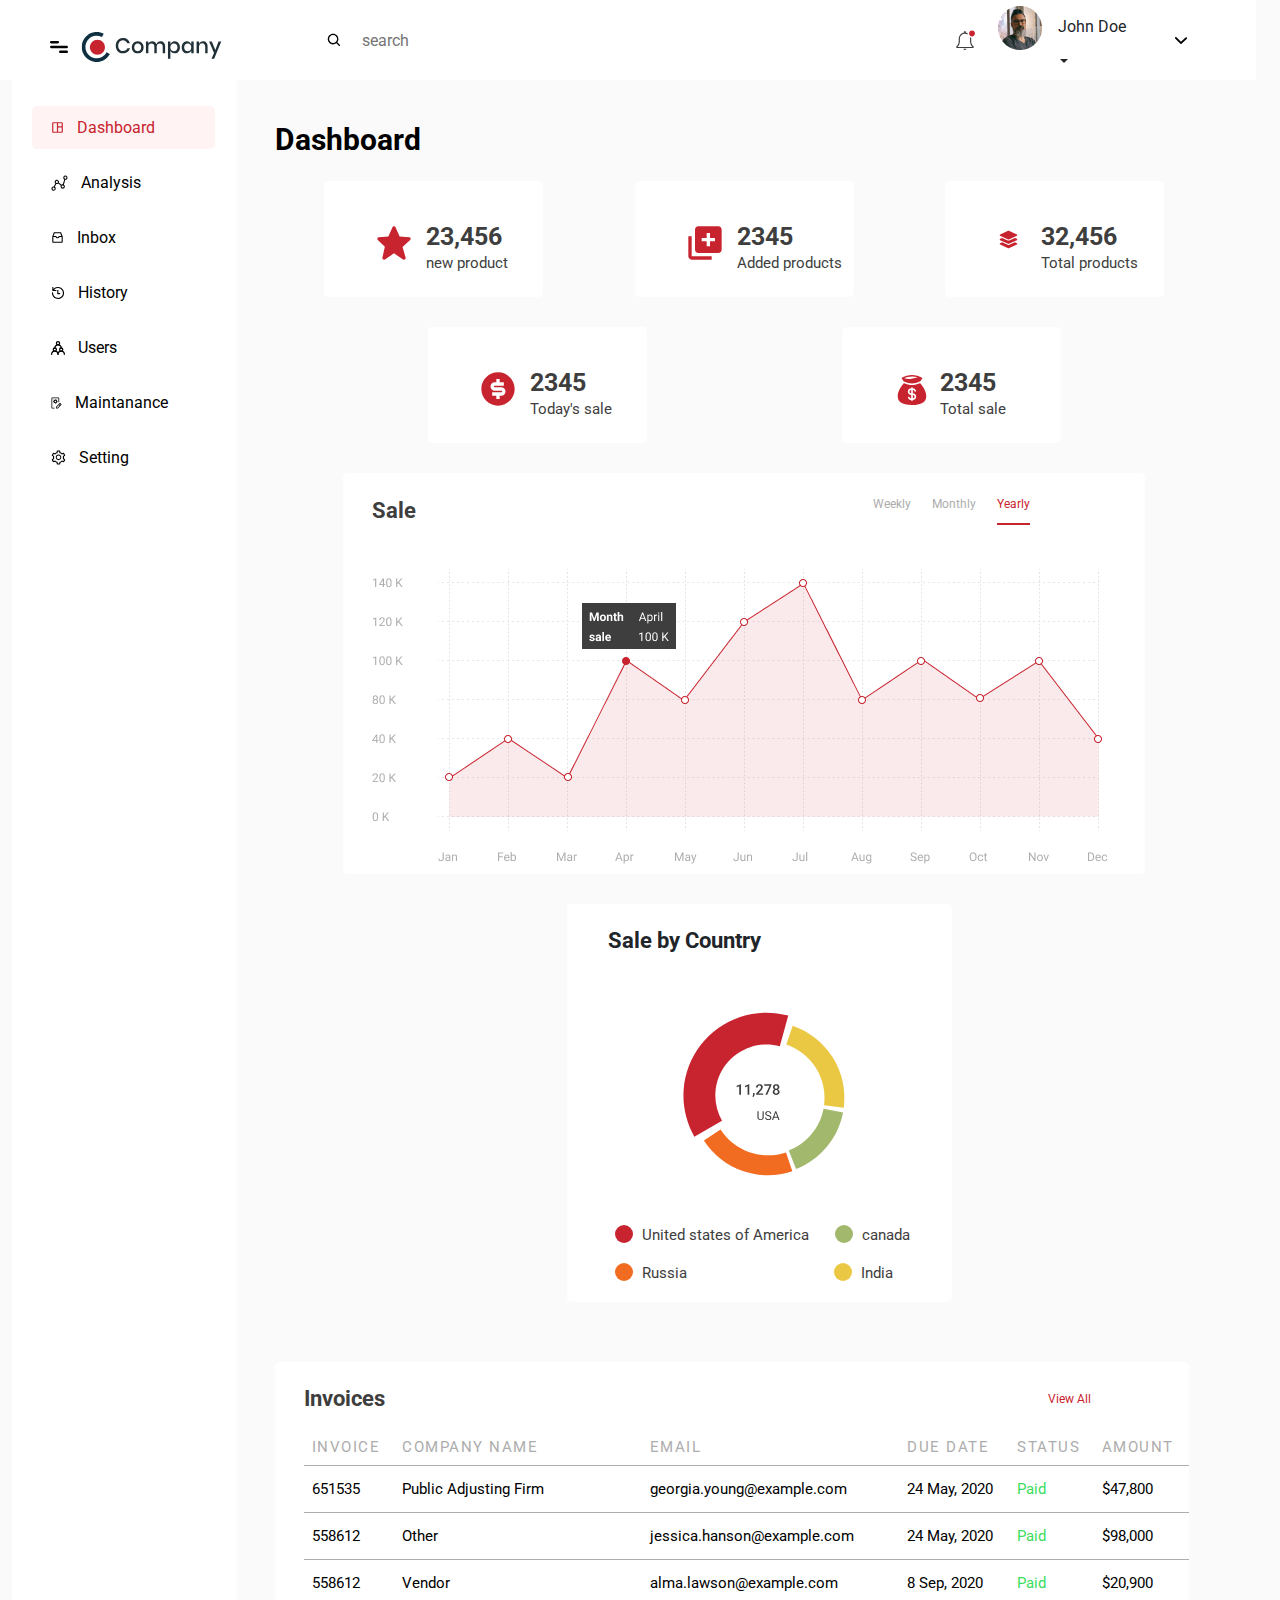
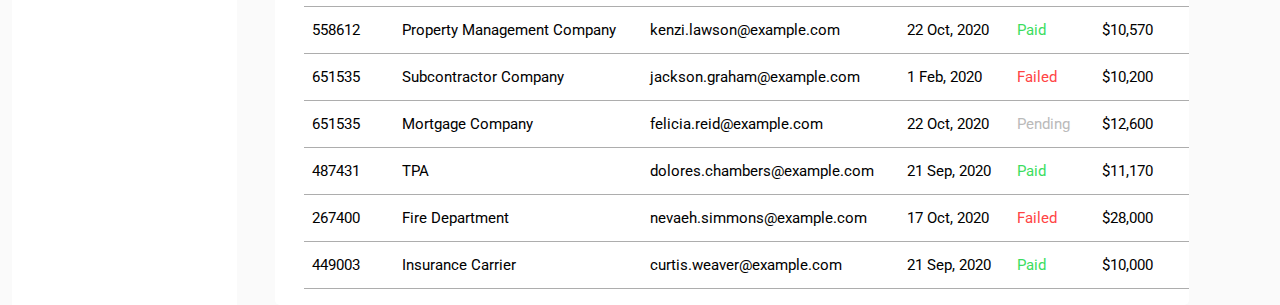
==== commit 6fdf26b5: "Asignment 4" ====
--- a/dashboard.html
+++ b/dashboard.html
@@ -5,42 +5,17 @@
     <meta http-equiv="X-UA-Compatible" content="IE=edge">
     <meta name="viewport" content="width=device-width, initial-scale=1.0">
     <link rel="stylesheet" href="https://cdn.jsdelivr.net/npm/bootstrap@5.3.2/dist/css/bootstrap.min.css">
-    <script src="	https://cdn.jsdelivr.net/npm/bootstrap@5.3.2/dist/js/bootstrap.bundle.min.js"></script>
+    
     <link rel="stylesheet" href="css/dashboard.css">
     <title>Dashboard</title>
-    <script>
-        function openNav() {
-            var x = document.getElementById("d-sidebar");
-            if (x.style.display == "none") {
-                x.style.display = "block";
-            }
-            else {
-                x.style.display = "none";
-            }
-        }
-
-        function clickside(t) {
-            var s = document.getElementById("d-sidebar");
-            var e = s.getElementsByTagName("div");
-            for (var i = 0; i < e.length; i++) {
-                e[i].classList.remove("d-text-selected");
-                e[i].classList.remove("s-selected-icon");
-                var x = e[i].getElementsByTagName("img");
-                x[0].src = x[0].src.replace("active", "default");
-            }
-            t.classList.add("d-text-selected");
-            t.classList.add("s-selected-icon");
-            var x = t.getElementsByTagName("img");
-            x[0].src = x[0].src.replace("default", "active");
-        }
-    </script>
+    
 </head>
 <body>
     <div class="d-main-container container-fluid">
         <div class="d-header row">
-            <div class="col-xl-3 col-md-4 col-sm-6 col-menu">
+            <div class="col-xl-3 col-md-4 col-sm-6 col-menu pb-5">
                 <button type="button" onclick="openNav()" style="border:none; background: none;">
-                    <img src="/images/menu-bar.svg" class="d-menu-bar" alt="menu-bar">
+                    <img src="/images/menu-bar.svg" class="d-menu-bar mb-2" alt="menu-bar">
                 </button>
                 <img src="/images/logo.svg" class="d-logo" alt="logo">
             </div>
@@ -59,7 +34,7 @@
                             <span class="profile-name">John Doe</span>
                         </div>
                     </button>
-                    <ul class="dropdown-menu dropdown-menu-end dropdown-lg-start">
+                    <ul class="dropdown-menu">
                         <li>
                             <a class="dropdown-item" href="#">Action</a>
                         </li>
@@ -82,7 +57,7 @@
                         <span class="d-text-default d-text" id="dash">Dashboard</span>
                     </div>
                 </button>
-                <button style="border:none;background:none">
+                <button style="border:none;background:none" onclick="location.href = 'innerpage.html';">
                     <div class="d-analysis-icon sidebox" onclick="clickside(this)">
                         <img src="/images/graph-default.svg" class="d-graph-img" alt="">
                         <span class="d-text-default d-text">Analysis</span>
@@ -302,6 +277,32 @@
             </div>
         </div>
     </div>
-    
+    <script src="	https://cdn.jsdelivr.net/npm/bootstrap@5.3.2/dist/js/bootstrap.bundle.min.js"></script>
+    <script>
+        function openNav() {
+            var x = document.getElementById("d-sidebar");
+            if (x.style.display == "none") {
+                x.style.display = "block";
+            }
+            else {
+                x.style.display = "none";
+            }
+        }
+
+        function clickside(t) {
+            var s = document.getElementById("d-sidebar");
+            var e = s.getElementsByTagName("div");
+            for (var i = 0; i < e.length; i++) {
+                e[i].classList.remove("d-text-selected");
+                e[i].classList.remove("s-selected-icon");
+                var x = e[i].getElementsByTagName("img");
+                x[0].src = x[0].src.replace("active", "default");
+            }
+            t.classList.add("d-text-selected");
+            t.classList.add("s-selected-icon");
+            var x = t.getElementsByTagName("img");
+            x[0].src = x[0].src.replace("default", "active");
+        }
+    </script>
 </body>
 </html>--- a/css/dashboard.css
+++ b/css/dashboard.css
@@ -334,7 +334,7 @@
 .d-menu-bar {
     margin-top: 34px;
     margin-left: 29px;
-    width:30px;
+    transition:2s;
 }
 
 .col-logo {
@@ -379,7 +379,7 @@
         margin-left: 10px;
         height: 40px;
         padding-left: 10px;
-        border:none;
+        border: none;
     }
 
     .d-logo {
@@ -429,7 +429,6 @@
 /* sidebar */
 @media screen and (max-width:1100px) {
     .d-sidebar {
-        tra
         display: none;
     }
 }
@@ -446,7 +445,7 @@
     padding-top: 25px;
     background: #FFFFFF 0% 0% no-repeat padding-box;
     opacity: 1;
-    transition:display 2s;
+    transition:all 2s;
 }
 
 .d-text-default {
@@ -476,7 +475,7 @@
 }
 
 .d-text {
-    color:inherit;
+    color: inherit;
 }
 
 .d-text-selected {
@@ -526,8 +525,19 @@
 
 .d-dashboard {
     margin-left: 3%;
-    width:100%
-}
+    width: 100%
+}
+
+#d-sidebar div {
+    position: relative;
+    transition: 0.3s;
+    right: 1em;
+}
+
+    #d-sidebar div:hover {
+        right: 0em;
+        background: #FFF3F4 0% 0% no-repeat padding-box;
+    }
 
 .d-text8 {
     margin-top: 40px;
@@ -541,7 +551,7 @@
 
 .d-displayboxes {
     display: flex;
-    width:100%;
+    width: 100%;
     margin-top: 22px;
 }
 
@@ -815,22 +825,7 @@
     color: #BABABA;
 }
 
-.row{
-    width:100%;
-    justify-content:space-evenly;
-}
-
-#myTab .active{
-    border:none;
-    border-bottom:5px solid red;
-    color:red
-}
-
-.nav-tabs {
-    border-bottom: 2px solid #ADADAD;
-    color: #ADADAD;
-}
-
-#myTab button {
-    color: #ADADAD;
-}+.row {
+    width: 100%;
+    justify-content: space-evenly;
+}
